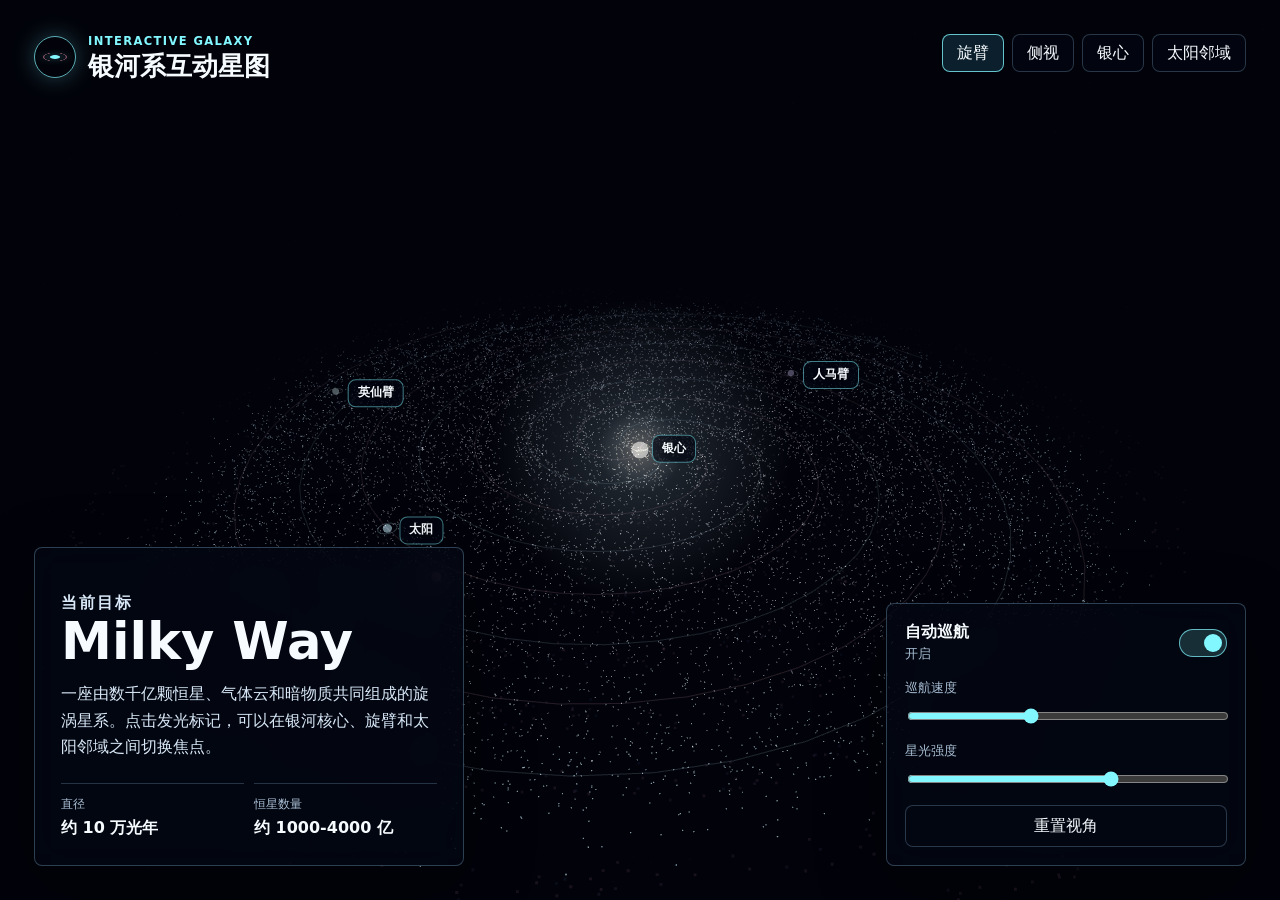
==== galaxy/index.html @ 11121682 "Add interactive galaxy page" ====
<!doctype html>
<html lang="zh-CN">
  <head>
    <meta charset="UTF-8" />
    <meta name="viewport" content="width=device-width, initial-scale=1.0" />
    <meta
      name="description"
      content="一个可旋转、可缩放、可探索的银河系 3D 交互网站。"
    />
    <title>银河系互动星图</title>
    <script type="module" crossorigin src="./assets/index-CUobMpJo.js"></script>
    <link rel="stylesheet" crossorigin href="./assets/index-TRyTsxm2.css">
  </head>
  <body>
    <canvas id="galaxy-canvas" aria-label="银河系 3D 互动星图"></canvas>

    <div class="hud" aria-live="polite">
      <header class="topbar">
        <a class="brand" href="#" aria-label="银河系互动星图首页">
          <span class="brand-mark"></span>
          <span>
            <span class="eyebrow">Interactive Galaxy</span>
            <strong>银河系互动星图</strong>
          </span>
        </a>

        <nav class="view-controls" aria-label="切换银河视角">
          <button class="is-active" type="button" data-view="spiral">旋臂</button>
          <button type="button" data-view="edge">侧视</button>
          <button type="button" data-view="core">银心</button>
          <button type="button" data-view="local">太阳邻域</button>
        </nav>
      </header>

      <main class="content-shell">
        <section class="info-panel panel" id="info-panel">
          <p class="eyebrow" id="selected-kicker">当前目标</p>
          <h1 id="selected-title">Milky Way</h1>
          <p id="selected-copy">
            一座由数千亿颗恒星、气体云和暗物质共同组成的旋涡星系。点击发光标记，可以在银河核心、旋臂和太阳邻域之间切换焦点。
          </p>
          <dl class="stats-grid" id="stats-grid">
            <div>
              <dt>直径</dt>
              <dd>约 10 万光年</dd>
            </div>
            <div>
              <dt>恒星数量</dt>
              <dd>约 1000-4000 亿</dd>
            </div>
          </dl>
        </section>
      </main>

      <aside class="control-panel panel" aria-label="星图控制台">
        <div class="control-row">
          <span>
            <span class="control-title">自动巡航</span>
            <span class="control-note" id="orbit-state">开启</span>
          </span>
          <label class="switch">
            <input id="auto-rotate" type="checkbox" checked />
            <span></span>
          </label>
        </div>

        <label class="slider-row" for="speed-control">
          <span>巡航速度</span>
          <input id="speed-control" type="range" min="0" max="100" value="38" />
        </label>

        <label class="slider-row" for="glow-control">
          <span>星光强度</span>
          <input id="glow-control" type="range" min="0" max="100" value="64" />
        </label>

        <button class="reset-button" type="button" id="reset-view">重置视角</button>
      </aside>
    </div>

    <div class="marker-layer" id="marker-layer" aria-hidden="false"></div>
    <div class="loading" id="loading">正在点亮星图...</div>

  </body>
</html>
---- galaxy/assets/index-TRyTsxm2.css ----
:root{color-scheme:dark;font-family:Inter,ui-sans-serif,system-ui,-apple-system,BlinkMacSystemFont,Segoe UI,Microsoft YaHei,sans-serif;--bg: #02030a;--panel: rgba(4, 8, 20, .66);--panel-strong: rgba(7, 14, 31, .82);--line: rgba(158, 214, 255, .28);--text: #f6fbff;--muted: #a8bed4;--cyan: #82f7ff;--coral: #ff8aa7;--gold: #ffd27a}*{box-sizing:border-box}html,body{width:100%;height:100%}body{margin:0;overflow:hidden;background:var(--bg);color:var(--text)}button,input{font:inherit}button{color:inherit}#galaxy-canvas{position:fixed;top:0;right:0;bottom:0;left:0;display:block;width:100%;height:100%}.hud{position:fixed;top:0;right:0;bottom:0;left:0;z-index:6;display:grid;grid-template-rows:auto 1fr;gap:clamp(14px,3vw,28px);padding:clamp(16px,3vw,34px);pointer-events:none}.topbar{display:flex;align-items:flex-start;justify-content:space-between;gap:16px;width:min(100%,1440px);margin:0 auto;pointer-events:auto}.brand{display:inline-flex;align-items:center;gap:12px;min-width:0;color:var(--text);text-decoration:none}.brand strong{display:block;font-size:clamp(1.1rem,2vw,1.65rem);line-height:1.05;letter-spacing:0;white-space:nowrap}.brand-mark{position:relative;width:42px;height:42px;flex:0 0 auto;border:1px solid rgba(130,247,255,.7);border-radius:50%;box-shadow:0 0 22px #82f7ff42}.brand-mark:before,.brand-mark:after{position:absolute;top:8px;right:8px;bottom:8px;left:8px;content:"";border:1px solid rgba(255,138,167,.66);border-radius:50%;transform:rotateX(68deg)}.brand-mark:after{top:15px;right:15px;bottom:15px;left:15px;background:var(--cyan);border:0;box-shadow:0 0 18px #82f7ffcc}.eyebrow{display:block;margin:0 0 5px;color:var(--cyan);font-size:.72rem;font-weight:700;letter-spacing:.12em;text-transform:uppercase}.view-controls{display:flex;flex-wrap:wrap;justify-content:flex-end;gap:8px;max-width:min(560px,100%)}.view-controls button,.reset-button{border:1px solid rgba(158,214,255,.24);border-radius:8px;background:#04081494;color:var(--text);cursor:pointer;transition:border-color .16s ease,background .16s ease,transform .16s ease}.view-controls button{min-height:38px;padding:0 14px}.view-controls button:hover,.reset-button:hover,.view-controls .is-active{border-color:#82f7ffc2;background:#1e5d7057}.view-controls button:active,.reset-button:active{transform:translateY(1px)}.content-shell{display:flex;align-items:flex-end;justify-content:flex-start;width:min(100%,1440px);min-height:0;margin:0 auto}.panel{border:1px solid var(--line);border-radius:8px;background:var(--panel);box-shadow:0 20px 70px #00000052;-webkit-backdrop-filter:blur(18px);backdrop-filter:blur(18px)}.info-panel{width:min(430px,100%);padding:clamp(18px,3vw,26px);pointer-events:auto}.info-panel h1{margin:0;max-width:100%;overflow-wrap:anywhere;font-size:clamp(2rem,4vw,3.65rem);line-height:.94;letter-spacing:0}.info-panel p{margin:16px 0 0;color:#d8e8f8;font-size:.98rem;line-height:1.7}.stats-grid{display:grid;grid-template-columns:repeat(2,minmax(0,1fr));gap:10px;margin:22px 0 0}.stats-grid div{min-width:0;border-top:1px solid rgba(158,214,255,.22);padding-top:12px}.stats-grid dt{color:var(--muted);font-size:.76rem}.stats-grid dd{margin:5px 0 0;color:var(--text);font-weight:700}.control-panel{position:fixed;right:clamp(16px,3vw,34px);bottom:clamp(16px,3vw,34px);z-index:4;display:grid;gap:16px;width:min(360px,calc(100vw - 32px));padding:18px;pointer-events:auto}.control-row,.slider-row{display:grid;gap:9px}.control-row{grid-template-columns:1fr auto;align-items:center}.control-title{display:block;font-weight:800}.control-note,.slider-row span{color:var(--muted);font-size:.84rem}.switch{position:relative;width:48px;height:28px}.switch input{position:absolute;top:0;right:0;bottom:0;left:0;opacity:0}.switch span{position:absolute;top:0;right:0;bottom:0;left:0;border:1px solid rgba(158,214,255,.26);border-radius:999px;background:#ffffff14;cursor:pointer}.switch span:before{position:absolute;top:4px;left:4px;width:18px;height:18px;content:"";border-radius:50%;background:var(--muted);transition:transform .16s ease,background .16s ease}.switch input:checked+span{border-color:#82f7ffb3;background:#82f7ff2b}.switch input:checked+span:before{background:var(--cyan);transform:translate(20px)}.slider-row input{width:100%;accent-color:var(--cyan)}.reset-button{min-height:42px;padding:0 16px}.marker-layer{position:fixed;top:0;right:0;bottom:0;left:0;z-index:4;overflow:hidden;pointer-events:none}.marker-label{position:absolute;top:0;left:0;max-width:150px;border:1px solid rgba(130,247,255,.5);border-radius:8px;padding:6px 9px;background:#040814a8;color:var(--text);font-size:.75rem;font-weight:800;line-height:1.15;text-align:left;text-shadow:0 1px 10px rgba(0,0,0,.8);transform:translate3d(-999px,-999px,0);cursor:pointer;opacity:0;pointer-events:auto;transition:opacity .16s ease,border-color .16s ease,background .16s ease}.marker-label.is-visible{opacity:1}.marker-label.is-selected,.marker-label:hover{border-color:#ffd27ad1;background:#2d2012bd}.loading{position:fixed;left:50%;bottom:28px;z-index:6;border:1px solid rgba(158,214,255,.24);border-radius:8px;padding:10px 14px;background:#040814b8;color:var(--muted);transform:translate(-50%);transition:opacity .26s ease}.loading.is-hidden{opacity:0;pointer-events:none}@media(max-width:880px){body{overflow:auto}.hud{position:absolute;min-height:100svh;overflow-y:auto}.topbar{flex-direction:column}.brand strong{white-space:normal}.view-controls{justify-content:flex-start}.content-shell{align-items:flex-end;padding-top:22vh}.info-panel h1{font-size:clamp(2rem,14vw,3.4rem)}.control-panel{position:static;align-self:end;width:100%;margin:0 auto}.marker-label{max-width:120px}}@media(max-width:520px){.stats-grid{grid-template-columns:1fr}.view-controls button{flex:1 1 calc(50% - 8px)}}
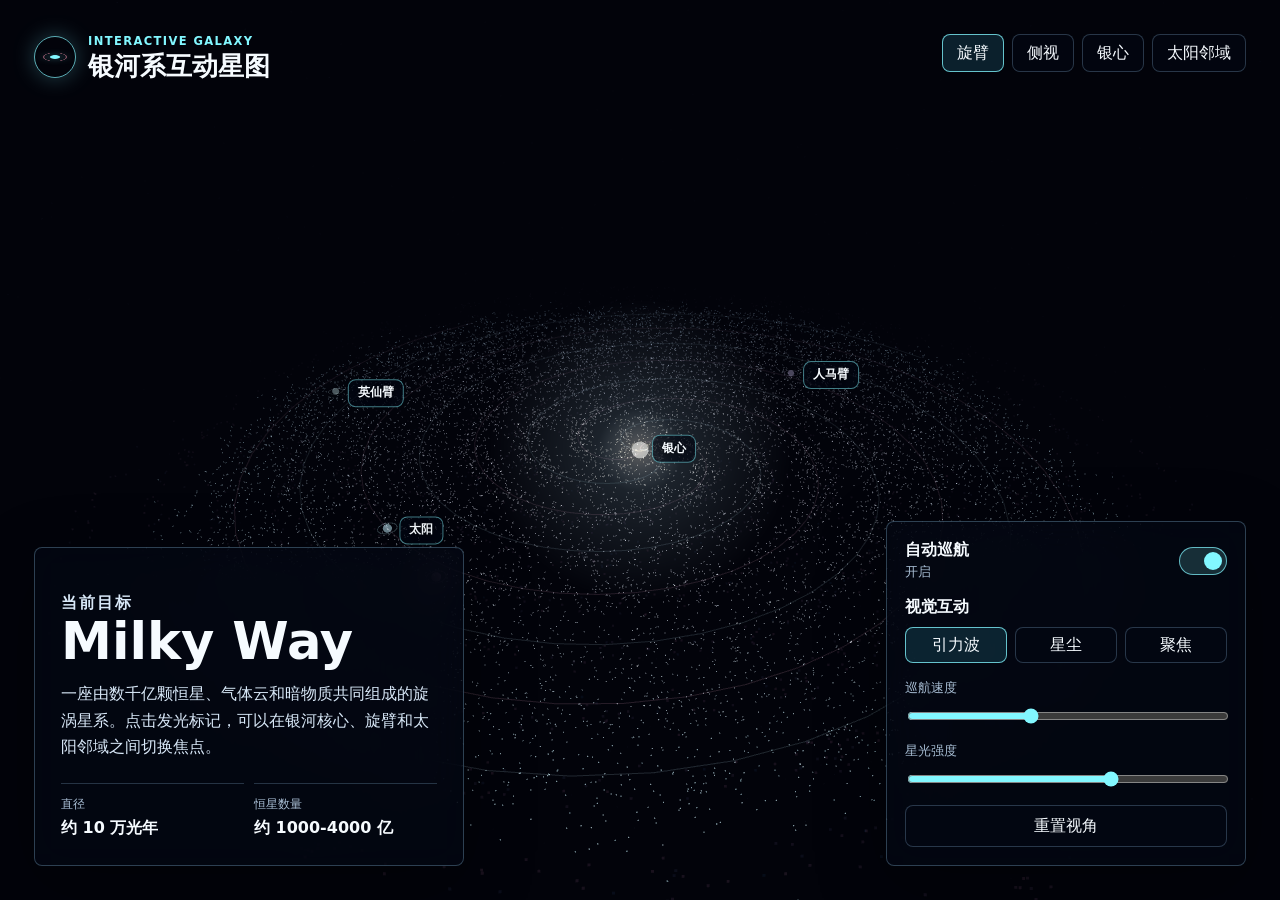
==== commit b44a4c8b: "Upgrade galaxy visual interaction" ====
--- a/galaxy/index.html
+++ b/galaxy/index.html
@@ -8,8 +8,8 @@
       content="一个可旋转、可缩放、可探索的银河系 3D 交互网站。"
     />
     <title>银河系互动星图</title>
-    <script type="module" crossorigin src="./assets/index-CUobMpJo.js"></script>
-    <link rel="stylesheet" crossorigin href="./assets/index-TRyTsxm2.css">
+    <script type="module" crossorigin src="./assets/index-CDCTfq4q.js"></script>
+    <link rel="stylesheet" crossorigin href="./assets/index-ds8eOY4M.css">
   </head>
   <body>
     <canvas id="galaxy-canvas" aria-label="银河系 3D 互动星图"></canvas>
@@ -64,6 +64,15 @@
           </label>
         </div>
 
+        <div class="mode-row" aria-label="视觉互动模式">
+          <span class="control-title">视觉互动</span>
+          <div class="mode-buttons">
+            <button class="is-active" type="button" data-effect="gravity">引力波</button>
+            <button type="button" data-effect="stardust">星尘</button>
+            <button type="button" data-effect="focus">聚焦</button>
+          </div>
+        </div>
+
         <label class="slider-row" for="speed-control">
           <span>巡航速度</span>
           <input id="speed-control" type="range" min="0" max="100" value="38" />
@@ -79,6 +88,7 @@
     </div>
 
     <div class="marker-layer" id="marker-layer" aria-hidden="false"></div>
+    <div class="cursor-orb" id="cursor-orb" aria-hidden="true"></div>
     <div class="loading" id="loading">正在点亮星图...</div>
 
   </body>
--- a/galaxy/assets/index-ds8eOY4M.css
+++ b/galaxy/assets/index-ds8eOY4M.css
@@ -0,0 +1 @@
+:root{color-scheme:dark;font-family:Inter,ui-sans-serif,system-ui,-apple-system,BlinkMacSystemFont,Segoe UI,Microsoft YaHei,sans-serif;--bg: #02030a;--panel: rgba(4, 8, 20, .66);--panel-strong: rgba(7, 14, 31, .82);--line: rgba(158, 214, 255, .28);--text: #f6fbff;--muted: #a8bed4;--cyan: #82f7ff;--coral: #ff8aa7;--gold: #ffd27a}*{box-sizing:border-box}html,body{width:100%;height:100%}body{margin:0;overflow:hidden;background:var(--bg);color:var(--text)}button,input{font:inherit}button{color:inherit}#galaxy-canvas{position:fixed;top:0;right:0;bottom:0;left:0;display:block;width:100%;height:100%}.hud{position:fixed;top:0;right:0;bottom:0;left:0;z-index:6;display:grid;grid-template-rows:auto 1fr;gap:clamp(14px,3vw,28px);padding:clamp(16px,3vw,34px);pointer-events:none}.topbar{display:flex;align-items:flex-start;justify-content:space-between;gap:16px;width:min(100%,1440px);margin:0 auto;pointer-events:auto}.brand{display:inline-flex;align-items:center;gap:12px;min-width:0;color:var(--text);text-decoration:none}.brand strong{display:block;font-size:clamp(1.1rem,2vw,1.65rem);line-height:1.05;letter-spacing:0;white-space:nowrap}.brand-mark{position:relative;width:42px;height:42px;flex:0 0 auto;border:1px solid rgba(130,247,255,.7);border-radius:50%;box-shadow:0 0 22px #82f7ff42}.brand-mark:before,.brand-mark:after{position:absolute;top:8px;right:8px;bottom:8px;left:8px;content:"";border:1px solid rgba(255,138,167,.66);border-radius:50%;transform:rotateX(68deg)}.brand-mark:after{top:15px;right:15px;bottom:15px;left:15px;background:var(--cyan);border:0;box-shadow:0 0 18px #82f7ffcc}.eyebrow{display:block;margin:0 0 5px;color:var(--cyan);font-size:.72rem;font-weight:700;letter-spacing:.12em;text-transform:uppercase}.view-controls{display:flex;flex-wrap:wrap;justify-content:flex-end;gap:8px;max-width:min(560px,100%)}.view-controls button,.reset-button,.mode-buttons button{border:1px solid rgba(158,214,255,.24);border-radius:8px;background:#04081494;color:var(--text);cursor:pointer;transition:border-color .16s ease,background .16s ease,transform .16s ease}.view-controls button{min-height:38px;padding:0 14px}.view-controls button:hover,.reset-button:hover,.mode-buttons button:hover,.mode-buttons .is-active,.view-controls .is-active{border-color:#82f7ffc2;background:#1e5d7057}.view-controls button:active,.reset-button:active,.mode-buttons button:active{transform:translateY(1px)}.content-shell{display:flex;align-items:flex-end;justify-content:flex-start;width:min(100%,1440px);min-height:0;margin:0 auto}.panel{border:1px solid var(--line);border-radius:8px;background:var(--panel);box-shadow:0 20px 70px #00000052;-webkit-backdrop-filter:blur(18px);backdrop-filter:blur(18px)}.info-panel{width:min(430px,100%);padding:clamp(18px,3vw,26px);pointer-events:auto}.info-panel h1{margin:0;max-width:100%;overflow-wrap:anywhere;font-size:clamp(2rem,4vw,3.65rem);line-height:.94;letter-spacing:0}.info-panel p{margin:16px 0 0;color:#d8e8f8;font-size:.98rem;line-height:1.7}.stats-grid{display:grid;grid-template-columns:repeat(2,minmax(0,1fr));gap:10px;margin:22px 0 0}.stats-grid div{min-width:0;border-top:1px solid rgba(158,214,255,.22);padding-top:12px}.stats-grid dt{color:var(--muted);font-size:.76rem}.stats-grid dd{margin:5px 0 0;color:var(--text);font-weight:700}.control-panel{position:fixed;right:clamp(16px,3vw,34px);bottom:clamp(16px,3vw,34px);z-index:4;display:grid;gap:16px;width:min(360px,calc(100vw - 32px));padding:18px;pointer-events:auto}.control-row,.mode-row,.slider-row{display:grid;gap:9px}.control-row{grid-template-columns:1fr auto;align-items:center}.control-title{display:block;font-weight:800}.control-note,.slider-row span{color:var(--muted);font-size:.84rem}.mode-buttons{display:grid;grid-template-columns:repeat(3,minmax(0,1fr));gap:8px}.mode-buttons button{min-width:0;min-height:36px;padding:0 10px;cursor:pointer}.switch{position:relative;width:48px;height:28px}.switch input{position:absolute;top:0;right:0;bottom:0;left:0;opacity:0}.switch span{position:absolute;top:0;right:0;bottom:0;left:0;border:1px solid rgba(158,214,255,.26);border-radius:999px;background:#ffffff14;cursor:pointer}.switch span:before{position:absolute;top:4px;left:4px;width:18px;height:18px;content:"";border-radius:50%;background:var(--muted);transition:transform .16s ease,background .16s ease}.switch input:checked+span{border-color:#82f7ffb3;background:#82f7ff2b}.switch input:checked+span:before{background:var(--cyan);transform:translate(20px)}.slider-row input{width:100%;accent-color:var(--cyan)}.reset-button{min-height:42px;padding:0 16px}.marker-layer{position:fixed;top:0;right:0;bottom:0;left:0;z-index:4;overflow:hidden;pointer-events:none}.marker-label{position:absolute;top:0;left:0;max-width:150px;border:1px solid rgba(130,247,255,.5);border-radius:8px;padding:6px 9px;background:#040814a8;color:var(--text);font-size:.75rem;font-weight:800;line-height:1.15;text-align:left;text-shadow:0 1px 10px rgba(0,0,0,.8);transform:translate3d(-999px,-999px,0);cursor:pointer;opacity:0;pointer-events:auto;transition:opacity .16s ease,border-color .16s ease,background .16s ease}.marker-label.is-visible{opacity:1}.marker-label.is-selected,.marker-label:hover{border-color:#ffd27ad1;background:#2d2012bd}.cursor-orb{position:fixed;top:0;left:0;z-index:2;width:92px;height:92px;border:1px solid rgba(130,247,255,.34);border-radius:50%;background:radial-gradient(circle,#82f7ff38,#82f7ff00 62%),radial-gradient(circle at 58% 42%,#ffd27a2e,#ffd27a00 44%);box-shadow:0 0 42px #82f7ff33;opacity:0;pointer-events:none;transform:translate3d(-999px,-999px,0) scale(.72);transition:opacity .14s ease,transform 80ms linear,border-color .16s ease}.cursor-orb.is-active{opacity:1}.cursor-orb.is-pulsing{border-color:#ffd27ad1;transform:var(--cursor-transform, translate3d(-999px, -999px, 0)) scale(1.1)}.loading{position:fixed;left:50%;bottom:28px;z-index:6;border:1px solid rgba(158,214,255,.24);border-radius:8px;padding:10px 14px;background:#040814b8;color:var(--muted);transform:translate(-50%);transition:opacity .26s ease}.loading.is-hidden{opacity:0;pointer-events:none}@media(max-width:880px){body{overflow:auto}.hud{position:absolute;min-height:100svh;overflow-y:auto}.topbar{flex-direction:column}.brand strong{white-space:normal}.view-controls{justify-content:flex-start}.content-shell{align-items:flex-end;padding-top:22vh}.info-panel h1{font-size:clamp(2rem,14vw,3.4rem)}.control-panel{position:static;align-self:end;width:100%;margin:0 auto}.marker-label{max-width:120px}.cursor-orb{display:none}}@media(max-width:520px){.stats-grid{grid-template-columns:1fr}.view-controls button{flex:1 1 calc(50% - 8px)}}
